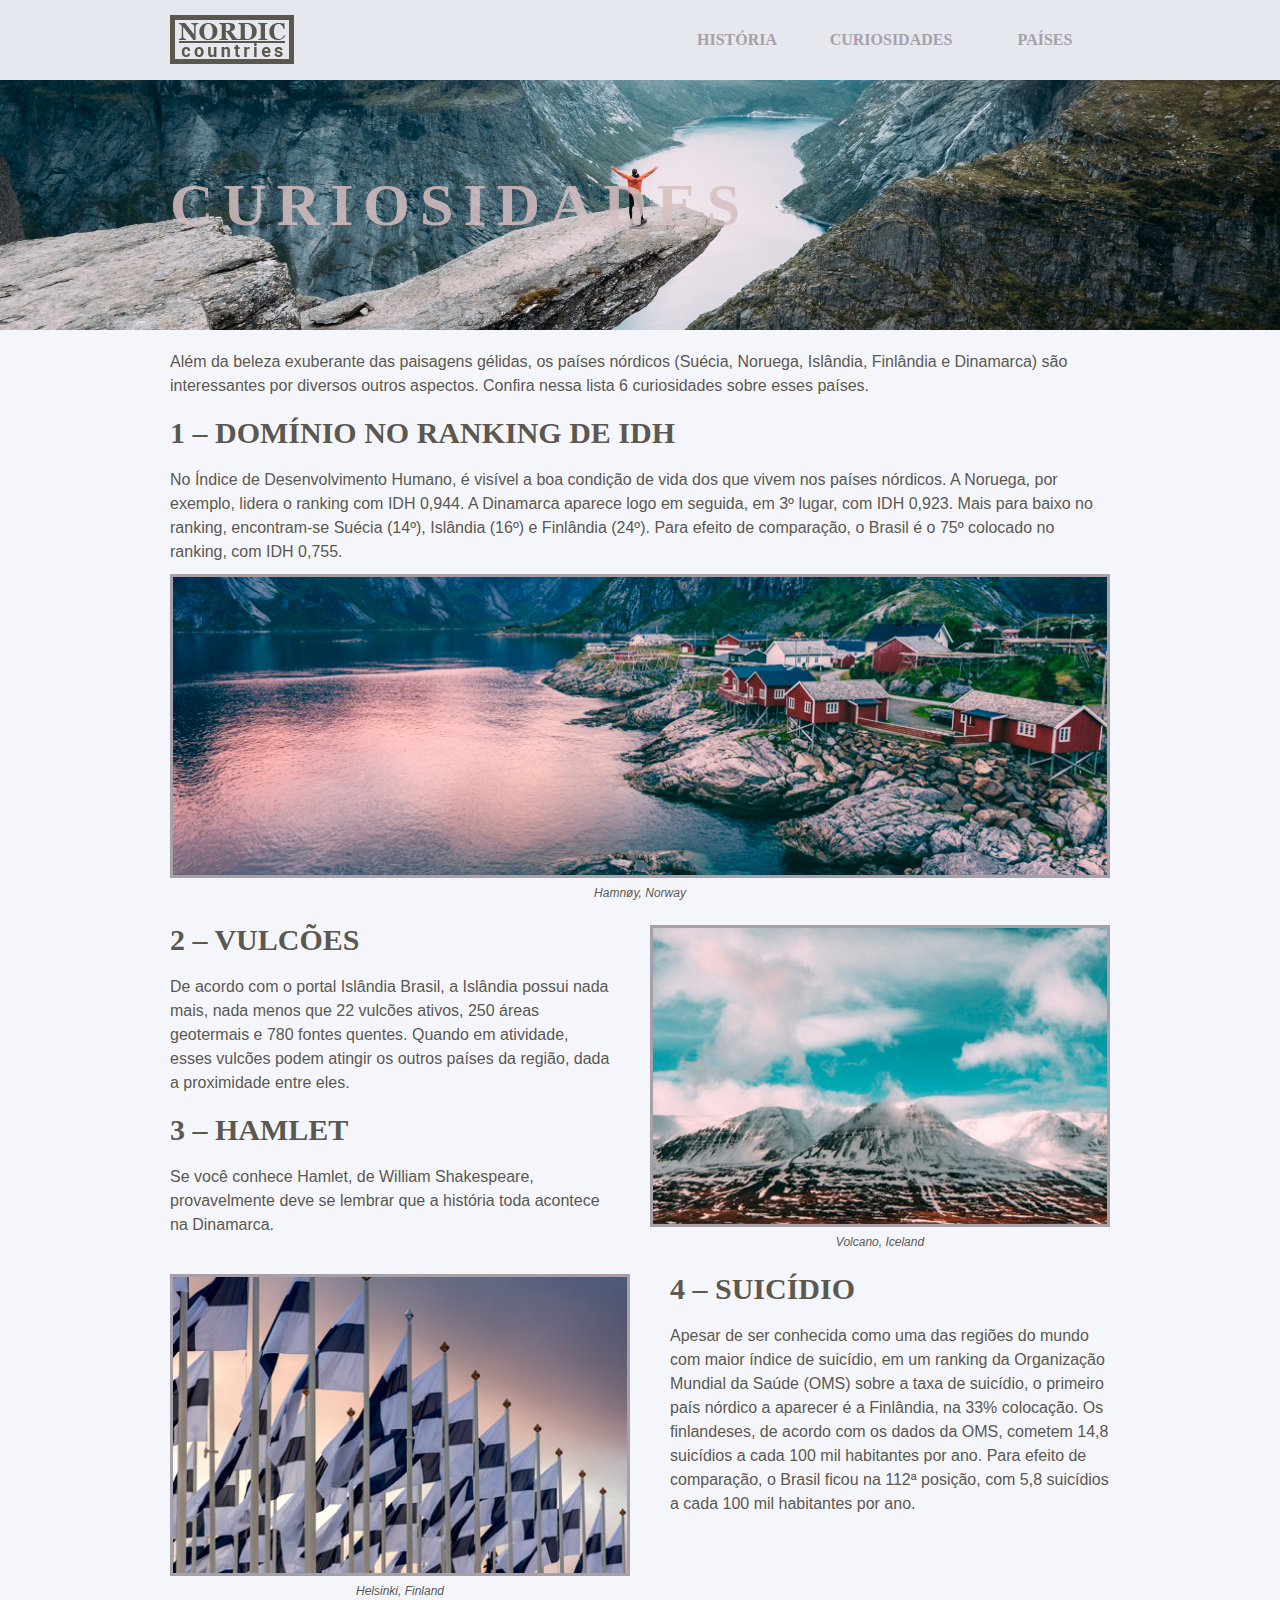
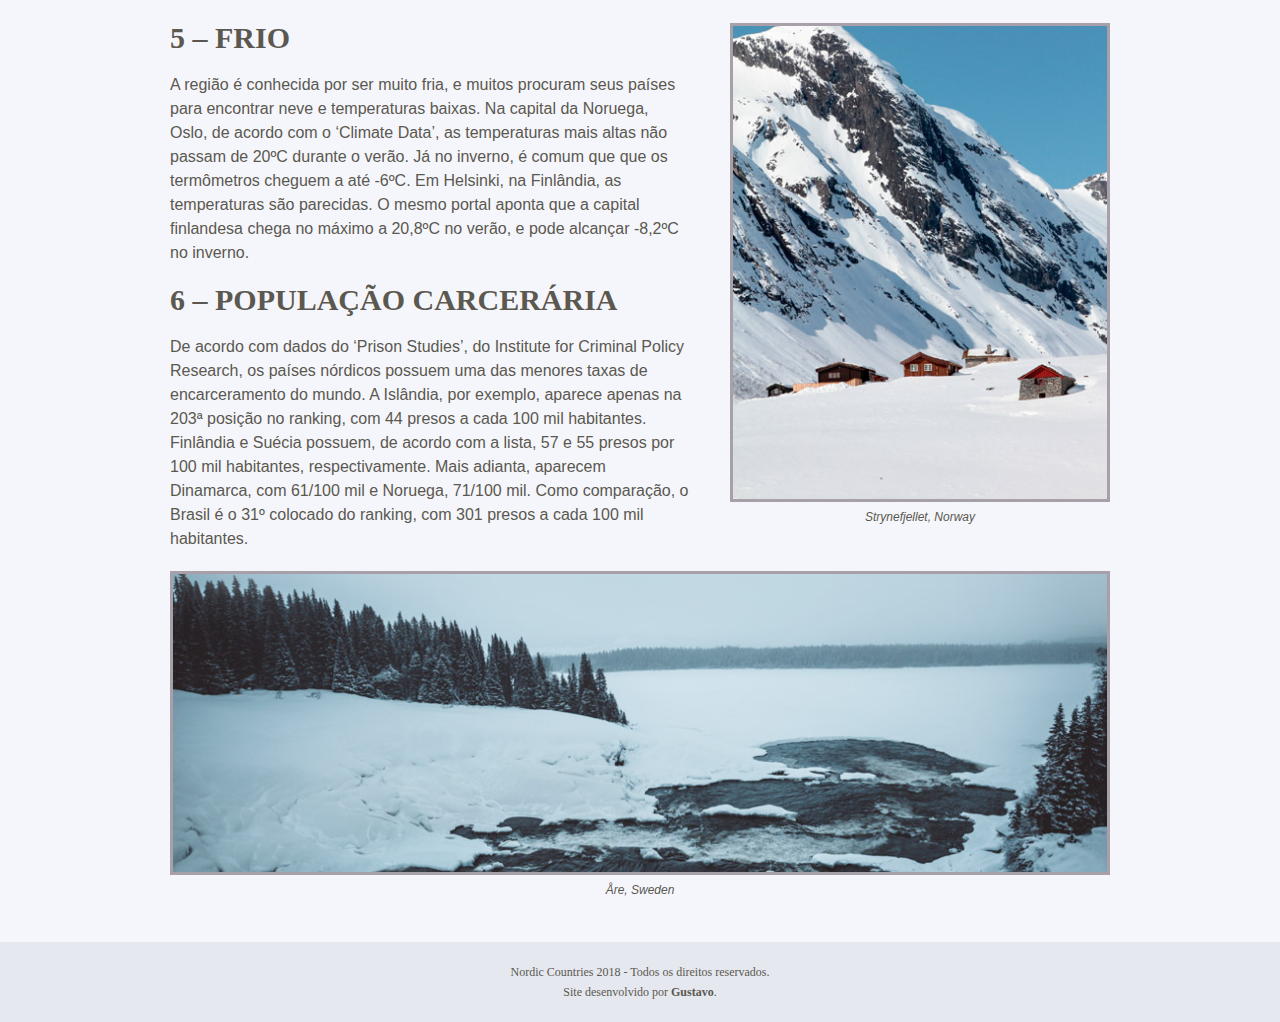
==== curiosities.html @ fe6beff9 "add media queries - responsive" ====
<!DOCTYPE html>
<html lang="pt-br">
    <head>
        <meta charset="utf-8">
        <meta name="viewport" content="width=device-width, initial-scale=1.0">
        <title>Nordic Countries - Países Nórdicos</title>
        <link rel="stylesheet" type="text/css" href="css/style.css">
        <link rel="stylesheet" type="text/css" href="css/curiosities.css">
    </head>

    <body>
        <header>
            <div class="menu container">
                <a href="index.html">
                    <img src="img/nordic-logo.png"
                    alt="Logo of Nordic Countries">
                </a>

                <nav>
                    <ul>
                        <li><a href="#">História</a></li>
                        <li><a href="#">Curiosidades</a></li>
                        <li><a class="dropdown" href="#">Países</a>
                            <ul>
                                <li><a id="norway" href="#">Noruega</a></li>
                                <li><a id="sweden"href="#">Suécia</a></li>
                                <li><a id="denmark"href="#">Dinamarca</a></li>
                                <li><a id="finland" href="#">Finlândia</a></li>
                                <li><a id="iceland" href="#">Islândia</a></li>
                            </ul>
                        </li>
                    </ul>
                </nav>
            </div>
        </header>

        <div class="intro-bg">
            <h1 class="container">Curiosidades</h1>
        <!--<p>Trolltunga, Norway</p>-->
        </div>

        <section class="container curiosity">
            <p>Além da beleza exuberante das paisagens gélidas, os países nórdicos (Suécia, Noruega, Islândia, Finlândia e Dinamarca) são interessantes por diversos outros aspectos. Confira nessa lista 6 curiosidades sobre esses países.</p>

            <div>
                <h2>1 – Domínio no Ranking de IDH</h2>
                <p>No Índice de Desenvolvimento Humano, é visível a boa condição de vida dos que vivem nos países nórdicos. A Noruega, por exemplo, lidera o ranking com IDH 0,944. A Dinamarca aparece logo em seguida, em 3º lugar, com IDH 0,923. Mais para baixo no ranking, encontram-se Suécia (14º), Islândia (16º) e Finlândia (24º). Para efeito de comparação, o Brasil é o 75º colocado no ranking, com IDH 0,755.</p>
                <figure>
                    <img src="img/curiosities/norway.jpg" alt="Hamnøy, Norway">
                    <figcaption>Hamnøy, Norway</figcaption>
                </figure>
            </div>

            <div class="division">
                <div class="text-left">                  
                        <h2>2 – Vulcões</h2>
                        <p>De acordo com o portal Islândia Brasil, a Islândia possui nada mais, nada menos que 22 vulcões ativos, 250 áreas geotermais e 780 fontes quentes. Quando em atividade, esses vulcões podem atingir os outros países da região, dada a proximidade entre eles.</p>
                                      
                        <h2>3 – Hamlet</h2>
                        <p>Se você conhece Hamlet, de William Shakespeare, provavelmente deve se lembrar que a história toda acontece na Dinamarca.</p>                  
                </div>

                <figure class="figure-right">
                    <img src="img/curiosities/volcano-img.jpg" alt="Volcano, Iceland">
                    <figcaption>Volcano, Iceland</figcaption>
                </figure>
            </div>
            
            <div class="division">
                <div class="text-right">
                    <h2>4 – Suicídio</h2>
                    <p>Apesar de ser conhecida como uma das regiões do mundo com maior índice de suicídio, em um ranking da Organização Mundial da Saúde (OMS) sobre a taxa de suicídio, o primeiro país nórdico a aparecer é a Finlândia, na 33% colocação. Os finlandeses, de acordo com os dados da OMS, cometem 14,8 suicídios a cada 100 mil habitantes por ano. Para efeito de comparação, o Brasil ficou na 112ª posição, com 5,8 suicídios a cada 100 mil habitantes por ano.</p>
                </div>

                <figure class="figure-left">
                    <img src="img/curiosities/flags-img.jpg" alt="Helsinki, Finland">
                    <figcaption>Helsinki, Finland</figcaption>
                </figure>
            </div>

            <div class="division">
                <div class="text-left text-rectangle">
                    <h2>5 – Frio</h2>
                    <p>A região é conhecida por ser muito fria, e muitos procuram seus países para encontrar neve e temperaturas baixas. Na capital da Noruega, Oslo, de acordo com o ‘Climate Data’, as temperaturas mais altas não passam de 20ºC durante o verão. Já no inverno, é comum que que os termômetros cheguem a até -6ºC. Em Helsinki, na Finlândia, as temperaturas são parecidas. O mesmo portal aponta que a capital finlandesa chega no máximo a 20,8ºC no verão, e pode alcançar -8,2ºC no inverno.</p>

                    <h2>6 – População Carcerária</h2>
                    <p>De acordo com dados do ‘Prison Studies’, do Institute for Criminal Policy Research, os países nórdicos possuem uma das menores taxas de encarceramento do mundo. A Islândia, por exemplo, aparece apenas na 203ª posição no ranking, com 44 presos a cada 100 mil habitantes. Finlândia e Suécia possuem, de acordo com a lista, 57 e 55 presos por 100 mil habitantes, respectivamente. Mais adianta, aparecem Dinamarca, com 61/100 mil e Noruega, 71/100 mil. Como comparação, o Brasil é o 31º colocado do ranking, com 301 presos a cada 100 mil habitantes.</p>
                </div>
                <figure class="figure-right figure-rectangle">
                    <img src="img/curiosities/norway-img.jpg" alt="Strynefjellet, Norway">
                    <figcaption>Strynefjellet, Norway</figcaption>
                </figure>
            </div>

            <figure>
                <img src="img/curiosities/sweden-img.jpg" alt="Åre, Sweden">
                <figcaption>Åre, Sweden</figcaption>
            </figure>

        </section>

        <footer class="footer">
            <p>Nordic Countries 2018 - Todos os direitos reservados.
                <br>Site desenvolvido por <a href="https://github.com/gustavool" target="_blank">Gustavo</a>.
            </p>
        </footer>
    </body>
</html>
---- css/style.css ----
/*CSS RESET*/
/* http://meyerweb.com/eric/tools/css/reset/ 
   v2.0 | 20110126
   License: none (public domain)
*/

html, body, div, span, applet, object, iframe,
h1, h2, h3, h4, h5, h6, p, blockquote, pre,
a, abbr, acronym, address, big, cite, code,
del, dfn, em, img, ins, kbd, q, s, samp,
small, strike, strong, sub, sup, tt, var,
b, u, i, center,
dl, dt, dd, ol, ul, li,
fieldset, form, label, legend,
table, caption, tbody, tfoot, thead, tr, th, td,
article, aside, canvas, details, embed, 
figure, figcaption, footer, header, hgroup, 
menu, nav, output, ruby, section, summary,
time, mark, audio, video {
	margin: 0;
	padding: 0;
	border: 0;
	font-size: 100%;
	font: inherit;
	vertical-align: baseline;
}
/* HTML5 display-role reset for older browsers */
article, aside, details, figcaption, figure, 
footer, header, hgroup, menu, nav, section {
	display: block;
}
body {
	line-height: 1;
}
ol, ul {
	list-style: none;
}
blockquote, q {
	quotes: none;
}
blockquote:before, blockquote:after,
q:before, q:after {
	content: '';
	content: none;
}
table {
	border-collapse: collapse;
	border-spacing: 0;
}


/* CSS PADRAO*/
* {
    -webkit-box-sizing: border-box;
       -moz-box-sizing: border-box;
            box-sizing: border-box;
}

body, h1, h2, h3, p, ul {
    margin: 0px;
    padding: 0px;
}

h1, h2, h3 {
    font-weight: bold;
}

h1 {
    font-family: Georgia, 'Times New Roman', Times, serif;
    font-size: 3.75em;
    letter-spacing: 10px;
    text-transform: uppercase;
    color: #d6bfc0;
    text-align: center;
}

h2 {
    font-family: Georgia, 'Times New Roman', Times, serif;
    font-size: 1.875em;
    text-transform: uppercase;
    color: #5b584f;
    text-align: left;
}

p {
    color: #5b584f;
    font-family: Arial, Helvetica, sans-serif;
    font-size: 1em;
    line-height: 24px;
}

ul {
    list-style: none;
}

.container {
    max-width: 960px;
    margin: 0 auto;
}

/*HEADER*/

header {
    background: #e5e8ef;
    height: 80px;
    z-index: 0;
}

.menu a {
    display: inline-block;
}

.menu a img {
    margin-top: 15px;
    margin-left: 10px;
}

.menu nav {
    float: right;
}

.menu nav li {
    display: inline-block;
    transition: background-color 0.5s ease;
    position: relative;
    text-align: center;
    width: 150px;
}

.menu nav li a {
    text-decoration: none;
    color: #a8a0a8;
    font-family: Georgia, 'Times New Roman', Times, serif;
    font-size: 1em;
    font-weight: bold;
    text-transform: uppercase;
    text-align: right;
    padding: 32px 10px;
}

.menu nav li:hover {
    background-color: #d6bfc0;
}

.menu nav li ul {
    float: left;
    left: 0;
    opacity: 0;
    position: absolute;
    top: 35px;
    visibility: hidden;
    z-index: 1;
    transition: all .5s ease;
}

.menu nav li:hover ul {
    opacity: 1;
    top: 80px;
    visibility: visible;
}

.menu nav li ul li {
    float: none;
    width: 100%;
    background: #e5e8ef;
}

.slide {
    height: 500px;
    width: 100%;
    background: url(../img/index/finland-slide.jpg) no-repeat center;
    background-size: cover;
}

.menu:after, .menu:before {
    content:'';
    display: table;
    clear: both;
}


/*SMARTPHONES*/
@media only screen and (max-width: 767px) {

    header {
        height: 220px;
    }
    .menu a {
        display: block;
        text-align: center;
    }

    .menu a img {
        margin: 15px auto 0 auto;
    }

    .menu nav {
        padding-top: 20px;
        margin: 0 auto;
        float: none;
    }

    .menu nav li {
        width: 100%;
        padding-bottom: 10px;
    }

    .menu nav li a:hover {
        background-color: #d6bfc0;
    }

    .menu nav li:hover {
        background-color: transparent;
    }

    .menu nav li a {
        border: 3px solid #a8a0a8;
        font-weight: bold;
        letter-spacing: 3px;
        line-height: 24px;
        text-transform: uppercase;
        text-decoration: none;
        text-align: center;
        color: #a8a0a8;
        margin: 0;
        padding: 0;
    }
 
    .menu nav li:hover ul {
        top: 40px;
    }
    
    .menu nav li ul li {
        padding-top: 10px;
    }

    .menu nav li ul li a {
        text-indent: 85px;
        margin-left: 40px;
    }

    .menu nav li ul li:hover {
        background: #d6bfc0;
    }

    .menu nav #norway {
        width: 80px;
        background: url(../img/index/norway-flag.jpg) no-repeat center;
        background-size: cover;
    }

    .menu nav #sweden {
        width: 80px;
        background: url(../img/index/sweden-flag.jpg) no-repeat center;
        background-size: cover;
    }

    .menu nav #denmark {
        width: 80px;
        background: url(../img/index/denmark-flag.jpg) no-repeat center;
        background-size: cover;
    }

    .menu nav #finland {
        width: 80px;
        background: url(../img/index/finland-flag.jpg) no-repeat center;
        background-size: cover;
    }

    .menu nav #iceland {
        width: 80px;
        background: url(../img/index/iceland-flag.jpg) no-repeat center;
        background-size: cover;
    }
}

/*FOOTER*/

.footer {
    height: 80px;
    background: #e5e8ef;
}

.footer p {
    font-family: Georgia, 'Times New Roman', Times, serif;
    font-size: 0.75em;
    line-height: 20px;
    text-align: center;
    padding: 20px 0;
}

.footer p a {
    color: #5b584f;
    font-weight: bold;
}

.footer p a:link {
    text-decoration: none;
}

.footer p a:visited {
    text-decoration: none
}
---- css/curiosities.css ----
body {
    background-color: #f5f6fc;
}

.intro-bg {
    background: url(../img/curiosities/Trolltunga.jpg) no-repeat center;
    height: 250px;
    width: 100%;
    background-size: cover;
    margin-bottom: 20px;
}

.intro-bg h1 {
    padding-left: 10px;
    text-align: left;
    padding-top: 95px;
    padding-bottom: 95px;
    opacity: 0.85;
}

.curiosity img {
    border: 3px solid #a8a0a8;
    max-width: 100%;
}

.curiosity {
    margin-bottom: 40px;
}

.curiosity h2 {
    margin: 20px 10px;
}

.curiosity p {
    margin: 0 10px;
    margin-bottom: 10px;
}

figure {
    display: table;
    margin: 0 10px;
}

figure figcaption {
    display: table-caption;
    text-align: center;
    caption-side: bottom;
    font-style: italic;
    font-size: 0.75em;
    padding-top: 0px;
    margin-top: 0px;
    text-align: center;
    color: #5b584f;
    font-family: Arial, Helvetica, sans-serif;
    line-height: 24px;
}

.figure-left {
    margin-top: 20px;
    max-width: 460px;
    float: left;
}

.text-left {
    max-width: 460px;
    float: left;
}

.figure-right {
    margin-top: 20px;
    max-width: 460px;
    float: right;
}

.text-right {
    max-width: 460px;
    float: right;
}

.division::after, .division::before {
    content: '';
    display: table;
    clear: both;
}

.text-rectangle {
    max-width: 540px;
}

.figure-rectangle {
    max-width: 380px;
}

.curiosity .division:last-of-type {
   padding-bottom: 10px;
}

footer {
    margin-top: 40px;
}

/*SMARTPHONES*/
@media only screen and (max-width: 767px){
    .menu, .container {
        width: 300px;
    }

    .container img {
        width: auto;
    }

    .intro-bg h1 {
        text-align: center;
        font-size: 2em;
        letter-spacing: 2px;
    }

}

/*TABLETS*/
@media only screen and (min-width: 768px) and (max-width: 959px) {

    .text-left, .text-right, .text-rectangle {
        max-width: none;
        float: none;
    }

    .figure-left, .figure-right, .figure-rectangle {
        float: none;
        margin: 0 auto;
    }

    .figure-rectangle {
        
    }
}
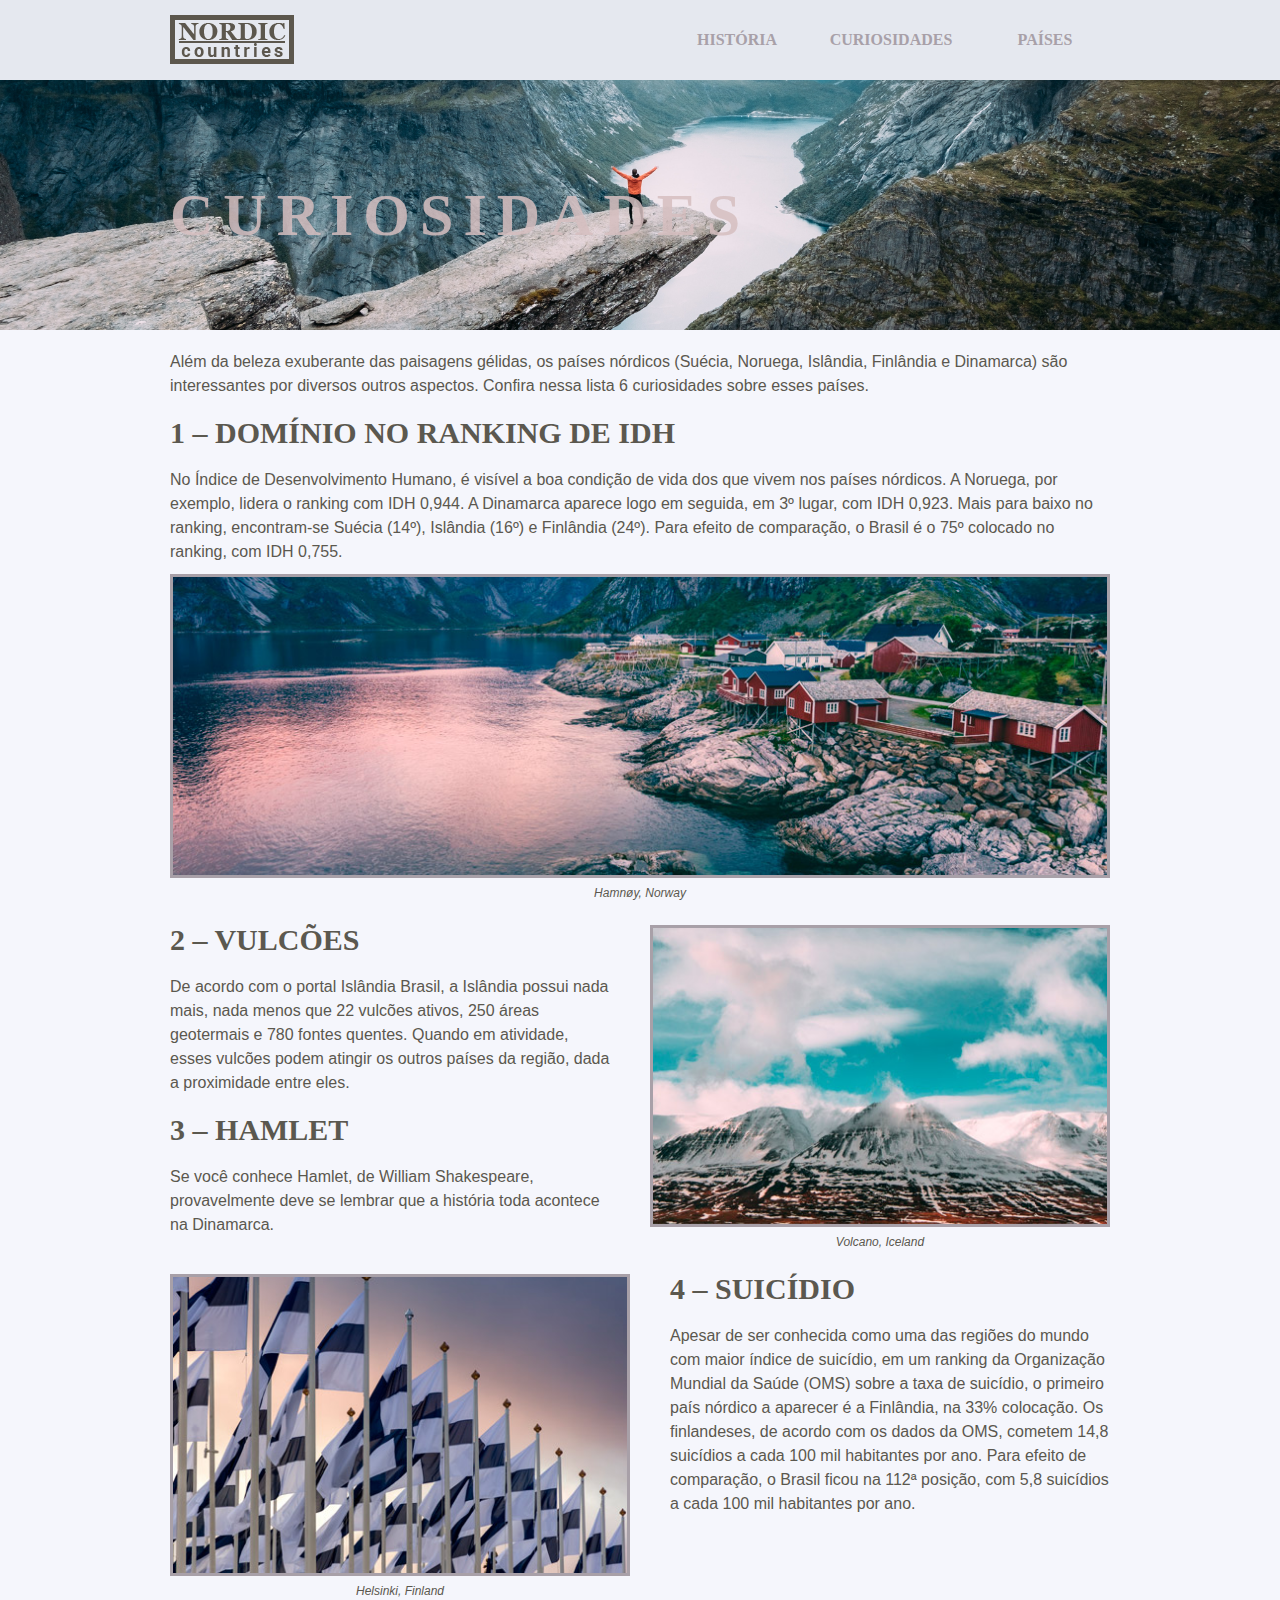
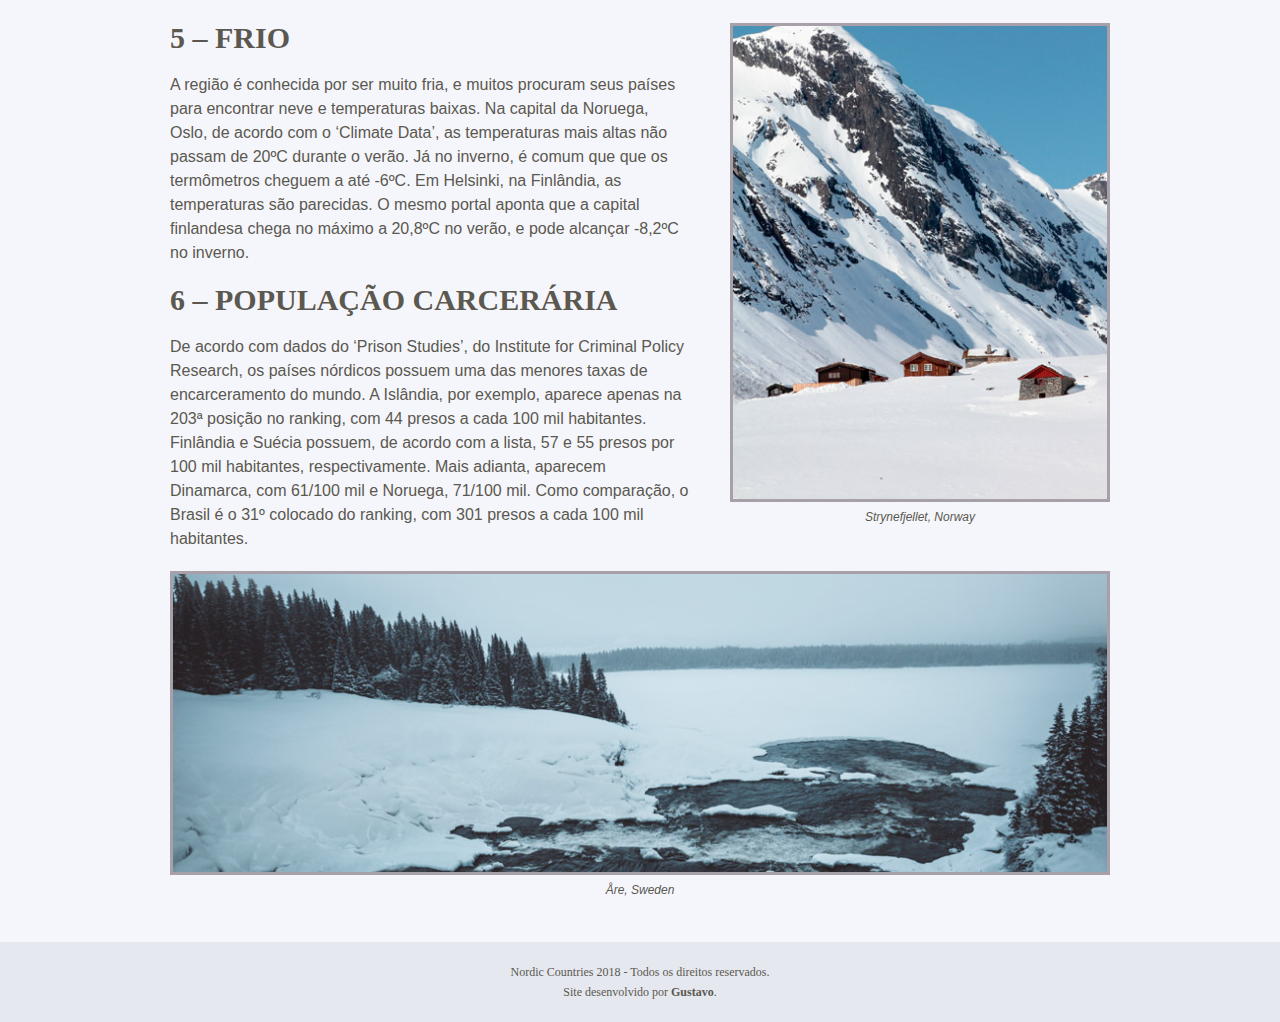
==== commit 94e3b0b9: "add history page responsive" ====
--- a/curiosities.html
+++ b/curiosities.html
@@ -3,7 +3,7 @@
     <head>
         <meta charset="utf-8">
         <meta name="viewport" content="width=device-width, initial-scale=1.0">
-        <title>Nordic Countries - Países Nórdicos</title>
+        <title>Curiosidades dos Países Nórdicos</title>
         <link rel="stylesheet" type="text/css" href="css/style.css">
         <link rel="stylesheet" type="text/css" href="css/curiosities.css">
     </head>
@@ -18,8 +18,8 @@
 
                 <nav>
                     <ul>
-                        <li><a href="#">História</a></li>
-                        <li><a href="#">Curiosidades</a></li>
+                        <li><a href="history.html">História</a></li>
+                        <li><a href="curiosities.html">Curiosidades</a></li>
                         <li><a class="dropdown" href="#">Países</a>
                             <ul>
                                 <li><a id="norway" href="#">Noruega</a></li>
@@ -46,7 +46,8 @@
                 <h2>1 – Domínio no Ranking de IDH</h2>
                 <p>No Índice de Desenvolvimento Humano, é visível a boa condição de vida dos que vivem nos países nórdicos. A Noruega, por exemplo, lidera o ranking com IDH 0,944. A Dinamarca aparece logo em seguida, em 3º lugar, com IDH 0,923. Mais para baixo no ranking, encontram-se Suécia (14º), Islândia (16º) e Finlândia (24º). Para efeito de comparação, o Brasil é o 75º colocado no ranking, com IDH 0,755.</p>
                 <figure>
-                    <img src="img/curiosities/norway.jpg" alt="Hamnøy, Norway">
+                    <div id="img-1"><img src="img/curiosities/norway.jpg" alt="Hamnøy, Norway"></div>
+                    <div id="img-2"><img src="img/curiosities/norway-mobile.jpg" alt="Hamnøy, Norway"></div>
                     <figcaption>Hamnøy, Norway</figcaption>
                 </figure>
             </div>
@@ -93,7 +94,8 @@
             </div>
 
             <figure>
-                <img src="img/curiosities/sweden-img.jpg" alt="Åre, Sweden">
+                <div id="img-3"><img src="img/curiosities/sweden-img.jpg" alt="Åre, Sweden"></div>
+                <div id="img-4"><img src="img/curiosities/sweden-img-mobile.jpg" alt="Åre, Sweden"></div>
                 <figcaption>Åre, Sweden</figcaption>
             </figure>
 
--- a/css/curiosities.css
+++ b/css/curiosities.css
@@ -13,8 +13,8 @@
 .intro-bg h1 {
     padding-left: 10px;
     text-align: left;
-    padding-top: 95px;
-    padding-bottom: 95px;
+    padding-top: 105px;
+    padding-bottom: 105px;
     opacity: 0.85;
 }
 
@@ -99,6 +99,14 @@
     margin-top: 40px;
 }
 
+#img-2 {
+    display: none;
+}
+
+#img-4 {
+    display: none;
+}
+
 /*SMARTPHONES*/
 @media only screen and (max-width: 767px){
     .menu, .container {
@@ -113,6 +121,23 @@
         text-align: center;
         font-size: 2em;
         letter-spacing: 2px;
+        padding-left: 0;
+    }
+
+    #img-1 {
+        display: none;
+    }
+
+    #img-2 {
+        display: block;
+    }
+
+    #img-3 {
+        display: none;
+    }
+
+    #img-4 {
+        display: block;
     }
 
 }
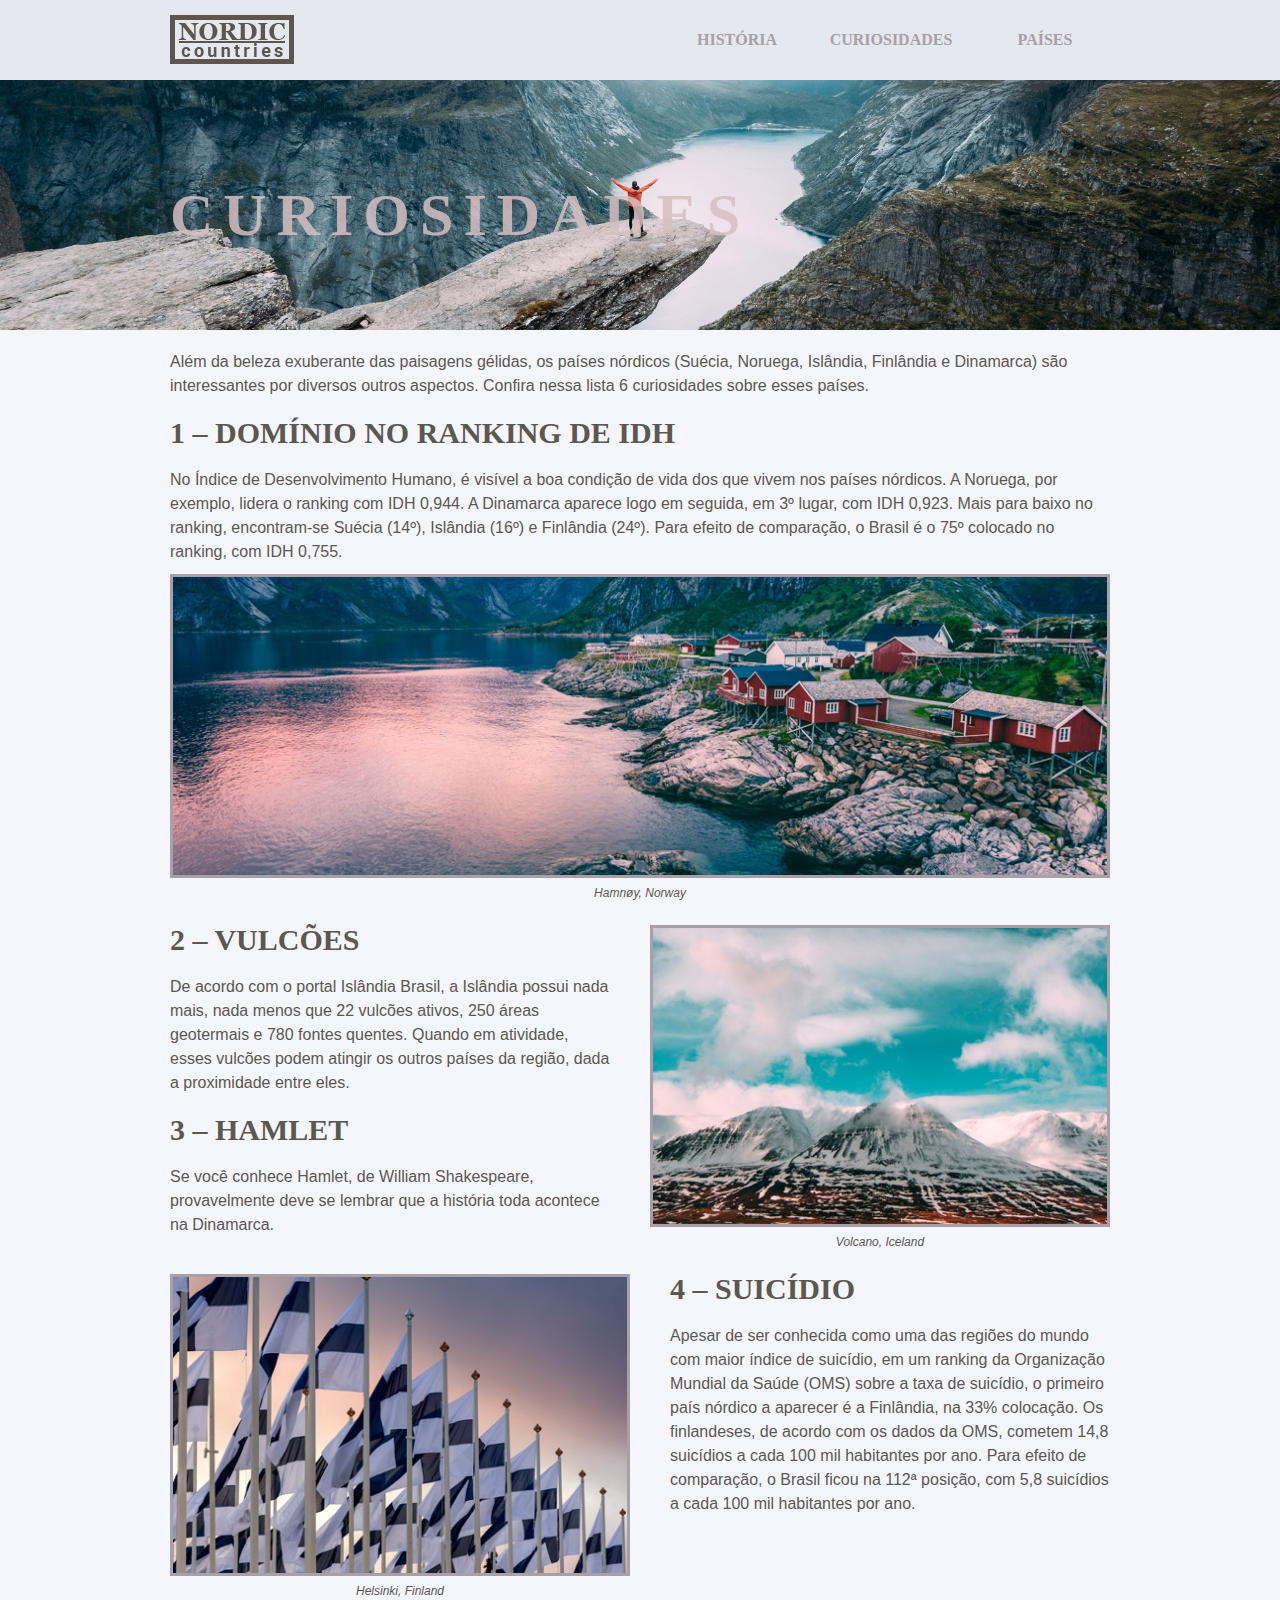
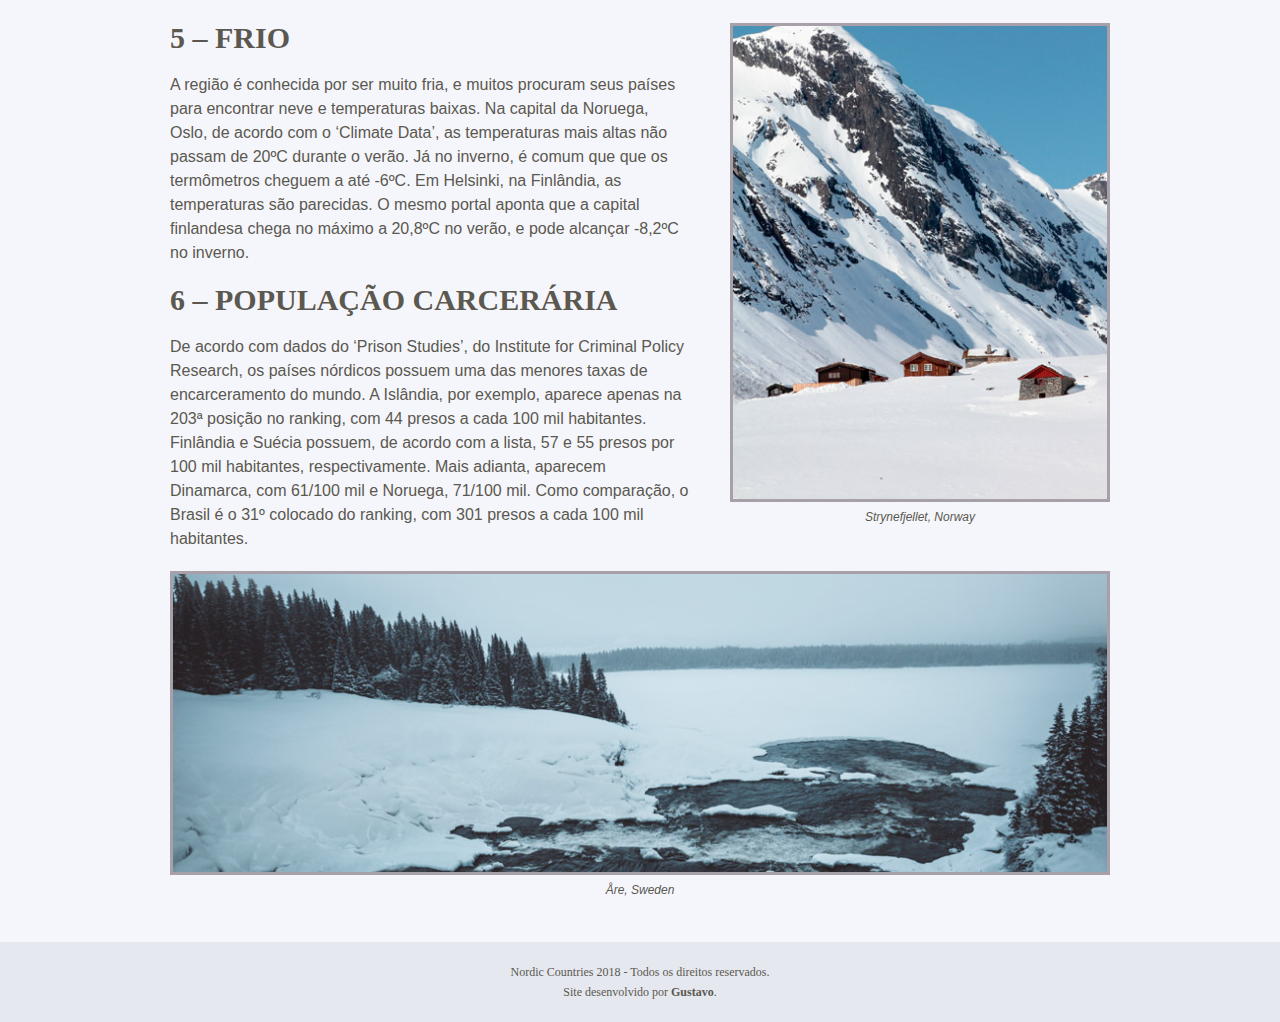
==== commit 00972743: "bug link cusiosity" ====
--- a/curiosities.html
+++ b/curiosities.html
@@ -22,11 +22,11 @@
                         <li><a href="curiosities.html">Curiosidades</a></li>
                         <li><a class="dropdown" href="#">Países</a>
                             <ul>
-                                <li><a id="norway" href="#">Noruega</a></li>
-                                <li><a id="sweden"href="#">Suécia</a></li>
-                                <li><a id="denmark"href="#">Dinamarca</a></li>
-                                <li><a id="finland" href="#">Finlândia</a></li>
-                                <li><a id="iceland" href="#">Islândia</a></li>
+                                <li><a id="norway" href="norway.html">Noruega</a></li>
+                                <li><a id="sweden"href="sweden.html">Suécia</a></li>
+                                <li><a id="denmark"href="denmark.html">Dinamarca</a></li>
+                                <li><a id="finland" href="finland.html">Finlândia</a></li>
+                                <li><a id="iceland" href="iceland.html">Islândia</a></li>
                             </ul>
                         </li>
                     </ul>
--- a/css/style.css
+++ b/css/style.css
@@ -89,6 +89,10 @@
     line-height: 24px;
 }
 
+p + p {
+    margin-top: 8px;
+}
+
 ul {
     list-style: none;
 }
--- a/css/curiosities.css
+++ b/css/curiosities.css
@@ -122,6 +122,8 @@
         font-size: 2em;
         letter-spacing: 2px;
         padding-left: 0;
+        padding-top: 109px;
+        padding-bottom: 109px;
     }
 
     #img-1 {
@@ -154,8 +156,4 @@
         float: none;
         margin: 0 auto;
     }
-
-    .figure-rectangle {
-        
-    }
 }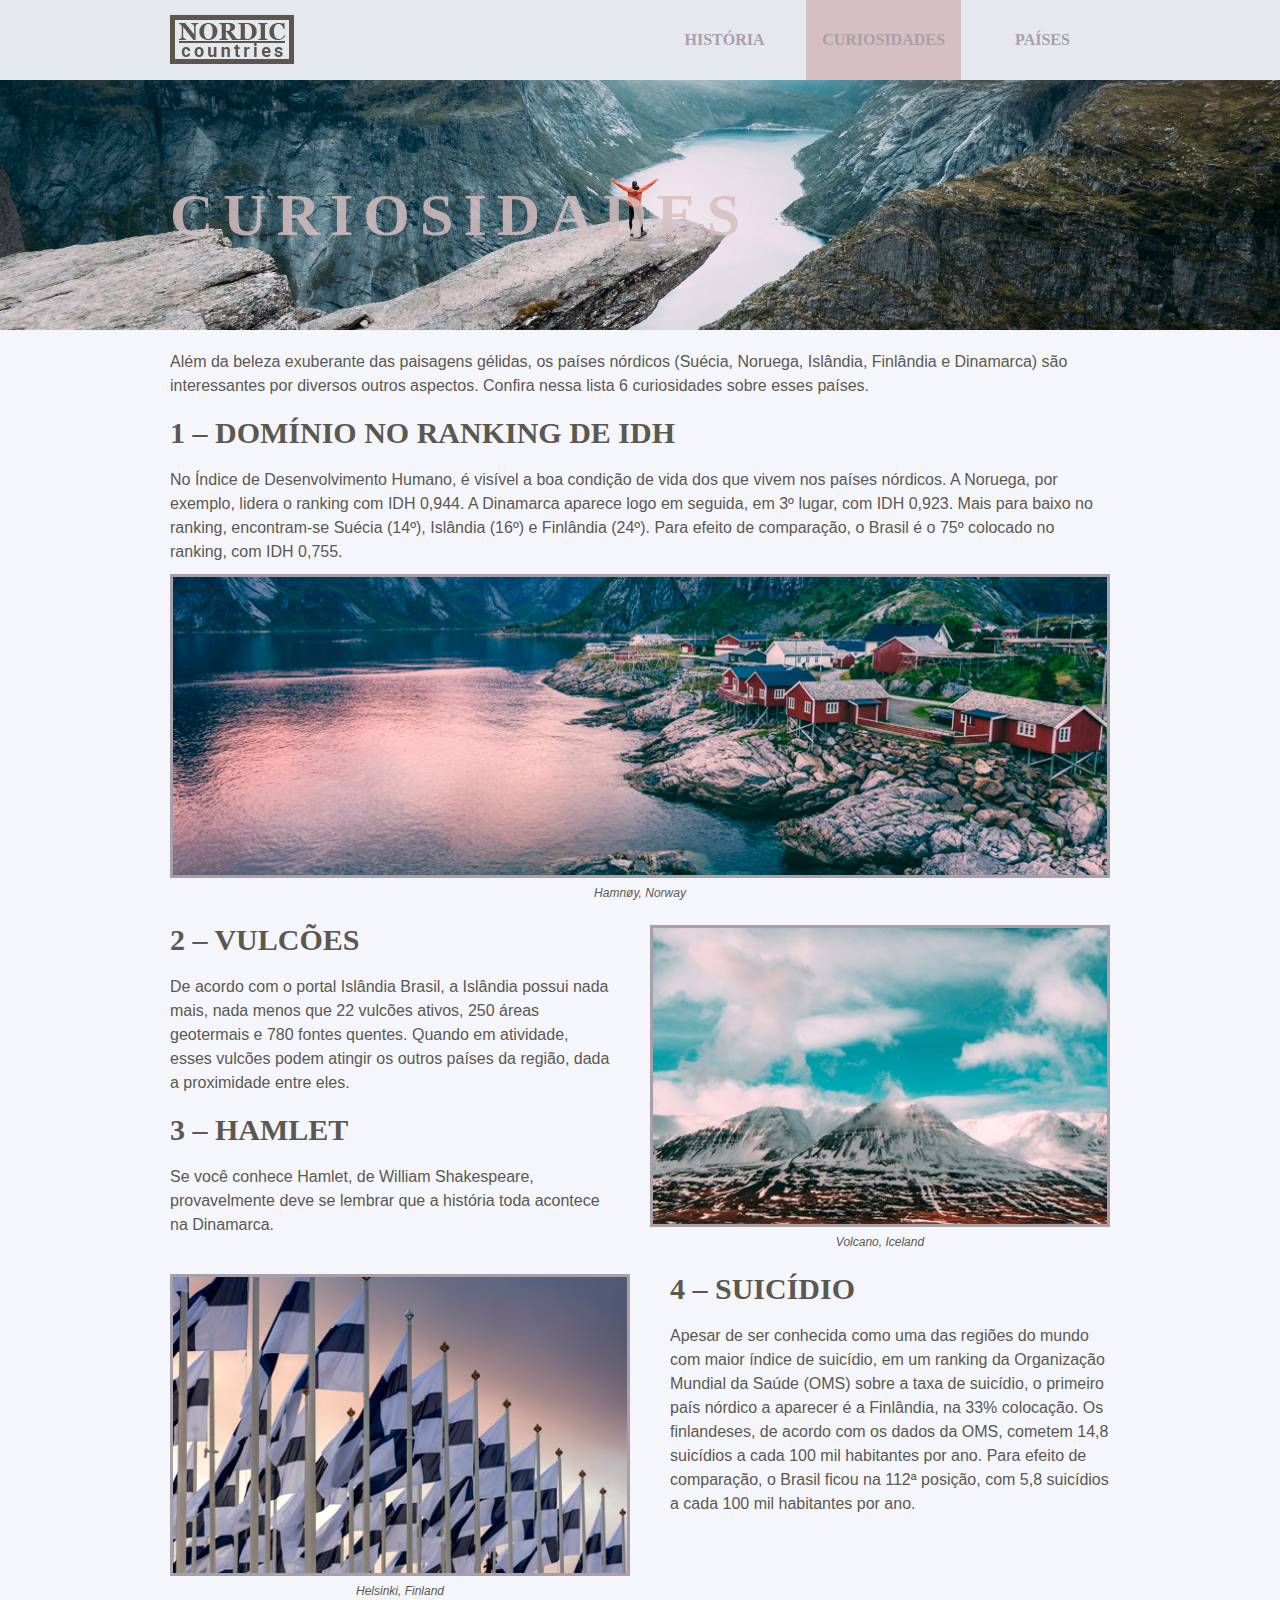
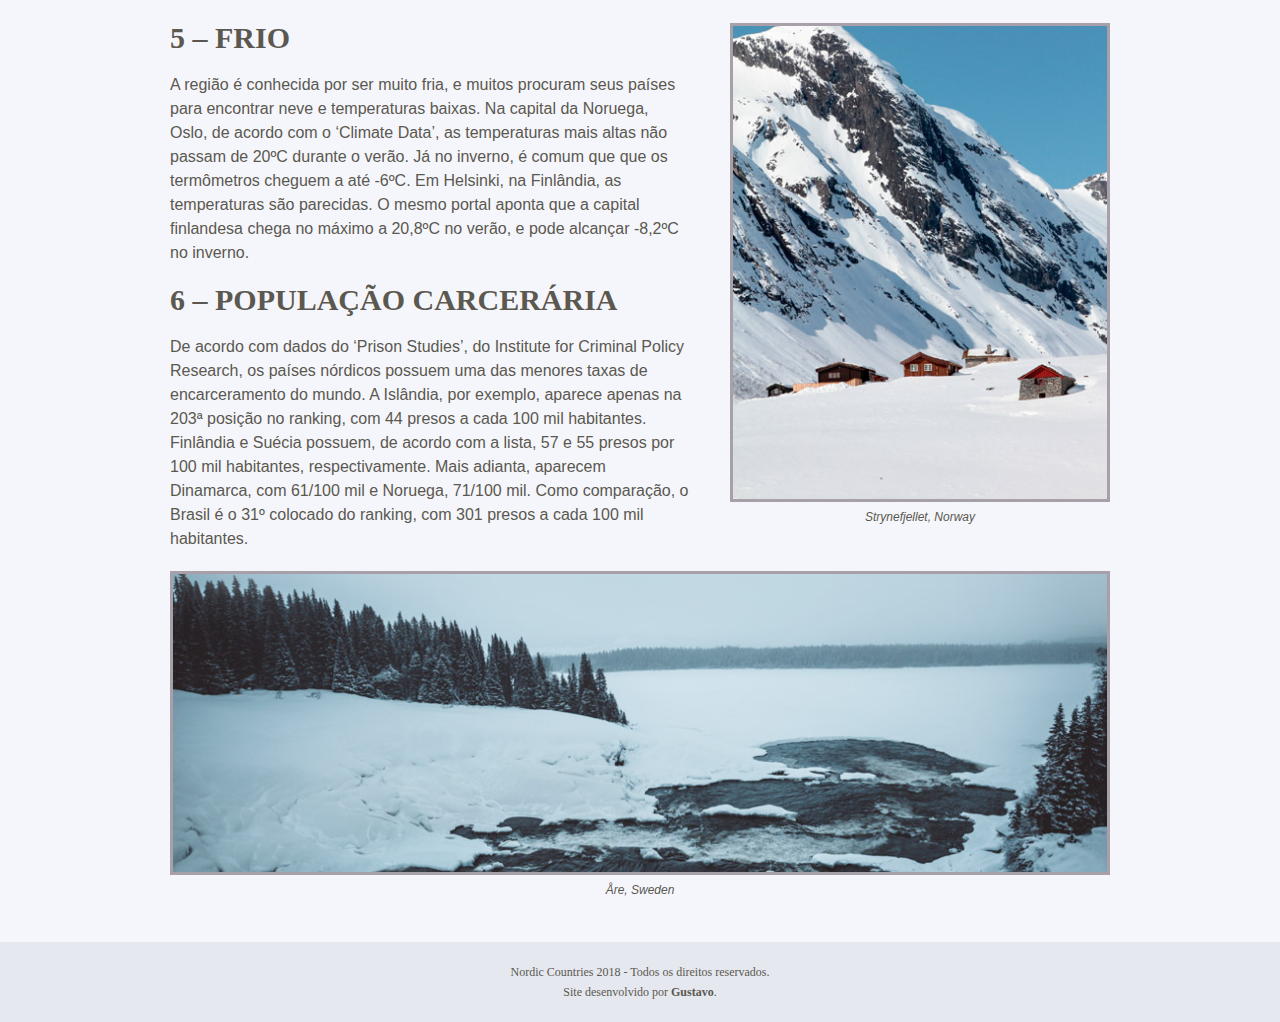
==== commit e0ac82c9: "navbar background" ====
--- a/curiosities.html
+++ b/curiosities.html
@@ -19,8 +19,8 @@
                 <nav>
                     <ul>
                         <li><a href="history.html">História</a></li>
-                        <li><a href="curiosities.html">Curiosidades</a></li>
-                        <li><a class="dropdown" href="#">Países</a>
+                        <li class="active"><a href="curiosities.html">Curiosidades</a></li>
+                        <li><a class="dropdown">Países</a>
                             <ul>
                                 <li><a id="norway" href="norway.html">Noruega</a></li>
                                 <li><a id="sweden"href="sweden.html">Suécia</a></li>
--- a/css/style.css
+++ b/css/style.css
@@ -102,6 +102,14 @@
     margin: 0 auto;
 }
 
+.active {
+    background: #d6bfc0;
+}
+
+#back {
+    background: #d6bfc0;
+}
+
 /*HEADER*/
 
 header {
@@ -128,7 +136,7 @@
     transition: background-color 0.5s ease;
     position: relative;
     text-align: center;
-    width: 150px;
+    width: 155px;
 }
 
 .menu nav li a {
@@ -169,7 +177,7 @@
     background: #e5e8ef;
 }
 
-.slide {
+.intro-bg {
     height: 500px;
     width: 100%;
     background: url(../img/index/finland-slide.jpg) no-repeat center;
--- a/css/curiosities.css
+++ b/css/curiosities.css
@@ -1,6 +1,8 @@
 body {
     background-color: #f5f6fc;
 }
+
+
 
 .intro-bg {
     background: url(../img/curiosities/Trolltunga.jpg) no-repeat center;
